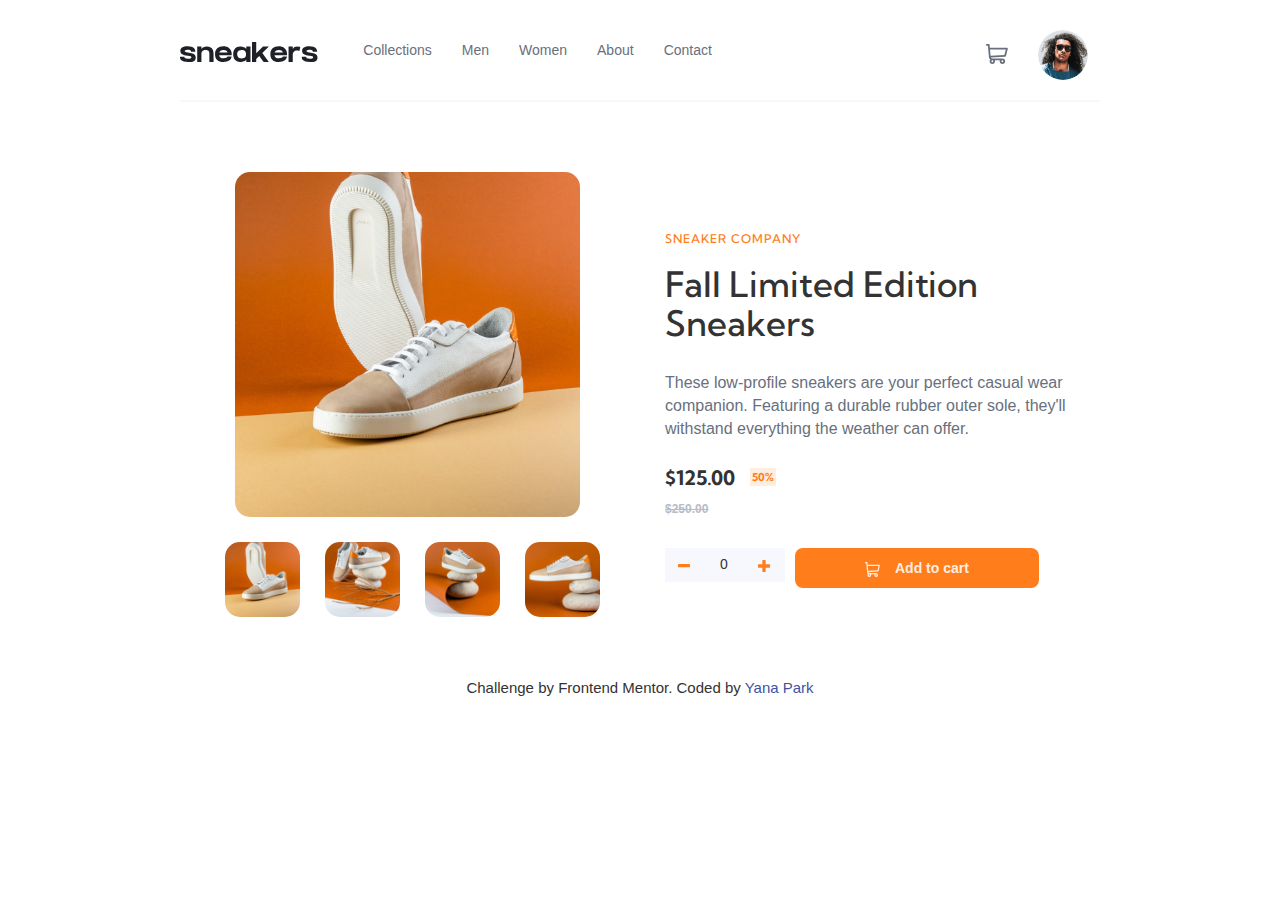
==== index.html @ a25922ef "Create borders around avatar and thumbnails, and add a change color of the border to orange on hover" ====
<!DOCTYPE html>
<html lang="en">

<head>
    <meta charset="UTF-8">
    <meta name="viewport" content="width=device-width, initial-scale=1.0">
    <!-- displays site properly based on user's device -->

    <link rel="icon" type="image/png" sizes="32x32" href="./images/favicon-32x32.png">

    <title>Frontend Mentor | E-commerce product page</title>

    <link rel="stylesheet" href="Project_3.css">
    

    <link rel="preconnect" href="https://fonts.googleapis.com">
    <link rel="preconnect" href="https://fonts.gstatic.com" crossorigin>
    <link href="https://fonts.googleapis.com/css2?family=Kumbh+Sans:wght@700&display=swap" rel="stylesheet">

    <link rel="stylesheet" href="https://maxcdn.bootstrapcdn.com/bootstrap/3.4.1/css/bootstrap.min.css">
    <script src="https://ajax.googleapis.com/ajax/libs/jquery/3.6.4/jquery.min.js"></script>
    <script src="https://maxcdn.bootstrapcdn.com/bootstrap/3.4.1/js/bootstrap.min.js"></script>
</head>

<body>
    <div class="container" id="body">

        <!--Header-->
        <div class="row" id="header">

            <div class="col-sm-2" id="col-sm-2-logo" href="#">
                <img id="logo" src=".\images\logo.svg" alt="Logo">
            </div>

            <div class="col-sm-8">
                <ul class="nav">
                    <li class="nav-item">
                        <a class="nav-link" href="#">Collections</a>
                    </li>
                    <li class="nav-item">
                        <a class="nav-link" href="#">Men</a>
                    </li>
                    <li class="nav-item">
                        <a class="nav-link" href="#">Women</a>
                    </li>
                    <li class="nav-item">
                        <a class="nav-link" href="#">About</a>
                    </li>
                    <li class="nav-item">
                        <a class="nav-link" href="#">Contact</a>
                    </li>
                </ul>
            </div>

            <div class="col-sm-1">
                <img id="cart" src=".\images\icon-cart.svg" alt="Cart">
            </div>

            <div class="col-sm-1">
                <img id="avatar" src=".\images\image-avatar.png" alt="Avatar">
            </div>
        </div>

        <!--Body-->
        <!--Main picture of produnct-->
        <div class="col-sm-6" href="#"><img id="product1" src=".\images\image-product-1.jpg" alt="Product 1 image">

            <!--Thumbnails. https://www.w3schools.com/howto/howto_js_tab_img_gallery.asp-->
            <div class="row" id="thumbnail">
                <div class="column">
                    <img src=".\images\image-product-1-thumbnail.jpg" alt="Product image 1 thumbnail">
                </div>
                <div class="column">
                    <img src=".\images\image-product-2-thumbnail.jpg" alt="Product image 2 thumbnail">
                </div>
                <div class="column">
                    <img src=".\images\image-product-3-thumbnail.jpg" alt="Product image 3 thumbnail">
                </div>
                <div class="column">
                    <img src=".\images\image-product-4-thumbnail.jpg" alt="Product image 4 thumbnail">
                </div>
            </div>
        </div>
        <div class="col-sm-6">
            <div class="text">

                <h5 id="snCompany">Sneaker Company</h5>

                <h2 id="productName">Fall Limited Edition <br> Sneakers</h2>

                <p id="description">These low-profile sneakers are your perfect casual wear companion. Featuring a
                    durable
                    rubber outer sole, they'll withstand everything the weather can offer.
                </p>
                <!--Formatted the text. Source used: https://css-tricks.com/forums/topic/howto-middle-align-small-text-next-to-large-text/-->
                <div id="newPrice"><span id="discountPrice">$125.00 </span><span id="halfPrice"> 50%</span>
                </div>
                <p id="oldPrice">$250.00</p>
                <div class="addCartbtns">
                    <div class="wrapper">

                        <button title="Minus" class="btn btn--minus" @click="changeCounter('-1')" type="button"
                            name="button">
                            <img src=".\images\icon-minus.svg" alt="" />
                        </button>
                        <input class="quantity" type="text" name="name" value="0" placeholder="0">
                        <button class="btn btn--plus" @click="changeCounter('1')" type="button" name="button">
                            <img src=".\images\icon-plus.svg" alt="Icon plus" />
                        </button>
                    </div>

                    <div class="add">
                        <button class="add-to-cart" type="button" name="button"><span id="span_cart"><img id=btn_cart
                                    src=".\images\icon-cart_lightcolor.svg" alt="Cart icon"></span><span>Add to
                                cart</span>
                        </button>
                    </div>
                </div>
            </div>

        </div>
    </div>

    <!--Footer-->
    <div class="row">

        <div class="col-sm-12">
            <div class="attribution">
                Challenge by
                <link a href="https://www.frontendmentor.io?ref=challenge" target="_blank">Frontend Mentor</a>.
                Coded by <a href="#">Yana Park</a>
            </div>
        </div>
    </div>
    <script src="Project_3.js"></script>
</body>

</html>
---- Project_3.css ----
.container{
    max-width: 1010px;
}
#header {
    display: block;
    border-bottom: 2px solid hsl(223, 64%, 98%);
    padding-left: 0px;
    padding-right: 0px;
    padding-top: 0px;
    margin-left: 30px;
    margin-right: 30px;
    margin-top: 30px;
    max-width: 1010px;
}
#col-sm-2-logo{
    padding-left: 0px;

}
#logo {
    padding-top: 12px;
    display: block;
}

ul {
    list-style-type: none;
    overflow: hidden;
    
}

li {
    float: left;
}

li a {
    display: block;
    color: hsl(219, 9%, 45%);
    text-align: left;
    padding-bottom: 30px;
    height: 70px;


}

li a:hover {
    color: #111;
    border-bottom: 4px solid hsl(26, 100%, 55%);
}

li a:visited {
    text-decoration: none;
}

li a:link {
    text-decoration: none;
}

li a:hover {
    background-color: none;
}
/*Didn't figure out*/
#cart {
    padding-top: 14px;
    padding-bottom: 10px;
    padding-right: 0px;
    padding-left: 24px;
}


#avatar {
    height: 50px;
    width: 50px;
    padding: 0px;
    border-radius: 50px;
    border: 3px solid none;
}
#avatar:hover{
    border-radius: 50px;
    border: 3px solid ;
    border-color: darkorange;
    /*Still didn't figure out*/
}
#product1{
    max-width: 75%;
    max-height: 75%;
    border-radius: 15px;
    margin-top: 70px;
    margin-left: 70px;
    margin-right: 70px;        
}
.column {
    float: left;
    max-width: 100px;
    max-height: 100px;
    padding-right: 25px;
    padding-top: 25px;
  }
.column img{
    max-width: 75px;
    max-height: 75px;
    border-radius: 15px;
    border: 3px solid none;
    
}
/*https://www.w3schools.com/howto/howto_js_tab_img_gallery.asp (hover effect)*/
.column img:hover {
    opacity: 0.5;
    border: 3px solid ;
    border-color: hsl(26, 100%, 55%);
    
  }
  
#thumbnail{
    margin-left: 60px;
    
}

.text{
    margin-top: 130px;
    width:420px;
    padding-left: 10px;
}
#snCompany{
    text-transform: uppercase;
    color:hsl(26, 100%, 55%);
    letter-spacing:1px;
    font-family: 'Kumbh Sans', sans-serif;
    font-size: 12px;
}
#productName{
    font-family: 'Kumbh Sans', sans-serif;
    font-size: 35px;
    margin-bottom: 30px;
}

#description{
    font-family: sans-serif;
    font-size: 16px;    
    color: hsl(219, 9%, 45%);
}

#newPrice {
    font-family: 'Kumbh Sans', sans-serif;
    height: 50px;
    line-height: 50px;
}
#discountPrice{
    font-weight: 700;
    font-size: 20px;
    vertical-align: middle;
}
#halfPrice{
    font-size: 11px; 
    font-weight: 700;
    color: hsl(26, 100%, 55%);
    background-color: hsl(25, 100%, 94%);
    margin-left: 10px;
    padding:2px;
    }
#oldPrice{
    text-decoration:line-through;
    color:hsl(220, 14%, 75%);
    font-size: 12px;
    font-weight: bold;
}

.addCartbtns  {
    margin-top: 30px;
    vertical-align: center;
    /*Still couldn't figure out*/
}
.quantity{
    width: 34px;
    border: none;
    text-align: center;
    background-color:hsl(223, 64%, 98%);
}
.wrapper{
    width: 120px;
    margin-right: 10px;
    border: none;
    background-color:hsl(223, 64%, 98%);
    float: left;    
}

.btn--minus{
    background-color:hsl(223, 64%, 98%);
}

.btn--plus{
    background-color:hsl(223, 64%, 98%);
}
.add{
    float: left;
}

#btn_cart{
    height: 15px;
    width: 15px;
}
#span_cart{
    padding-right: 15px;
}

.add-to-cart{
    color: hsl(25, 100%, 94%);
    font-weight: bold;
    border: none;
    padding-top: 10px;
    padding-bottom: 10px;
    padding-left:70px;
    padding-right: 70px;
    background-color: hsl(26, 100%, 55%);
    border-radius: 8px;
   }

.attribution {
    font-size: 15px;
    text-align: center;
    padding-top: 60px;
}

.attribution a {
    color: hsl(228, 45%, 44%);
}
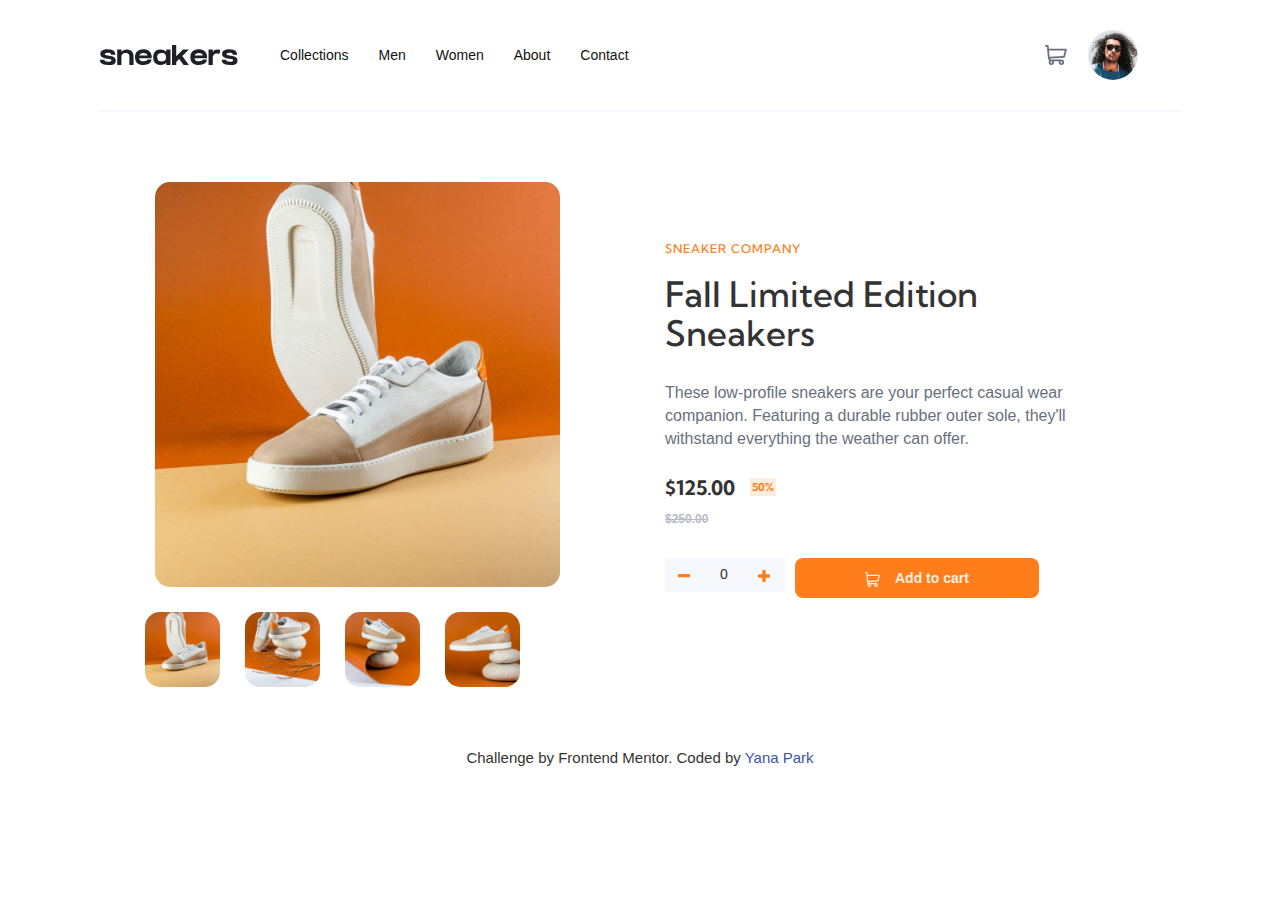
==== commit feb99b88: "Change layout of the header to col-2, col-9 col-1, put cart and avatar in col-1. Change max size of " ====
--- a/index.html
+++ b/index.html
@@ -10,7 +10,7 @@
 
     <title>Frontend Mentor | E-commerce product page</title>
 
-    <link rel="stylesheet" href="Project_3.css">
+    
     
 
     <link rel="preconnect" href="https://fonts.googleapis.com">
@@ -20,6 +20,8 @@
     <link rel="stylesheet" href="https://maxcdn.bootstrapcdn.com/bootstrap/3.4.1/css/bootstrap.min.css">
     <script src="https://ajax.googleapis.com/ajax/libs/jquery/3.6.4/jquery.min.js"></script>
     <script src="https://maxcdn.bootstrapcdn.com/bootstrap/3.4.1/js/bootstrap.min.js"></script>
+    
+    <link rel="stylesheet" href="Project_3.css">
 </head>
 
 <body>
@@ -32,10 +34,10 @@
                 <img id="logo" src=".\images\logo.svg" alt="Logo">
             </div>
 
-            <div class="col-sm-8">
+            <div class="col-sm-9">
                 <ul class="nav">
                     <li class="nav-item">
-                        <a class="nav-link" href="#">Collections</a>
+                        <a class="nav-link" id="nav-link-coll" href="#">Collections</a>
                     </li>
                     <li class="nav-item">
                         <a class="nav-link" href="#">Men</a>
@@ -53,11 +55,10 @@
             </div>
 
             <div class="col-sm-1">
+            <div id="cartAvatar">
                 <img id="cart" src=".\images\icon-cart.svg" alt="Cart">
+                <img id="avatar" src=".\images\image-avatar.png" alt="Avatar">
             </div>
-
-            <div class="col-sm-1">
-                <img id="avatar" src=".\images\image-avatar.png" alt="Avatar">
             </div>
         </div>
 
--- a/Project_3.css
+++ b/Project_3.css
@@ -1,224 +1,240 @@
-.container{
-    max-width: 1010px;
-}
-#header {
-    display: block;
-    border-bottom: 2px solid hsl(223, 64%, 98%);
-    padding-left: 0px;
-    padding-right: 0px;
-    padding-top: 0px;
-    margin-left: 30px;
-    margin-right: 30px;
-    margin-top: 30px;
-    max-width: 1010px;
-}
-#col-sm-2-logo{
-    padding-left: 0px;
-
-}
-#logo {
-    padding-top: 12px;
-    display: block;
-}
-
-ul {
-    list-style-type: none;
-    overflow: hidden;
-    
-}
-
-li {
+/*@media only screen and (max-width: 375px) {
+    #product1{
+    max-width: 100%;
+    max-height: 100%;
+    border-radius: 15px;
+    margin-top: 70px;
+           
+}
+}
+
+@media only screen and (min-width: 376px) and (max-width: 800px) { 
+   #product1{
+    width: 100%;
+   }
+}*/
+
+/*@media only screen and (min-width: 801px) 
+{ 
+    body {
+         background-color: lightskyblue; 
+        } 
+    }*/
+
+
+
+    .container{
+        max-width: 1440px;
+    }
+    #header {
+        display: block;
+        border-bottom: 2px solid hsl(223, 64%, 98%);
+        margin-left: 30px;
+        margin-right: 30px;
+        margin-top: 30px;
+        max-width: 1440px;
+    }
+    .col-sm-2{
+        width: 150px;
+        margin-right: 30px;
+        padding-left: 0px !important;
+
+}
+    img#logo{
+        display: block;
+        padding-top: 15px;
+        padding-right: 12px;
+    
+       
+    }
+    .col-sm-9{
+        width: 750px ;
+        padding: 0px !important;
+    }
+    .col-sm-1{
+width: 140px;
+    }
+   li a{
     float: left;
-}
-
-li a {
-    display: block;
-    color: hsl(219, 9%, 45%);
-    text-align: left;
-    padding-bottom: 30px;
-    height: 70px;
-
-
-}
-
-li a:hover {
-    color: #111;
-    border-bottom: 4px solid hsl(26, 100%, 55%);
-}
-
-li a:visited {
-    text-decoration: none;
-}
-
-li a:link {
-    text-decoration: none;
-}
-
-li a:hover {
-    background-color: none;
-}
-/*Didn't figure out*/
-#cart {
-    padding-top: 14px;
-    padding-bottom: 10px;
-    padding-right: 0px;
-    padding-left: 24px;
-}
-
-
-#avatar {
+    height: 80px;
+    }
+    li a {
+        color: #111;
+        background-color: white !important;
+    }
+
+    a.nav-link{
+        display: block;
+        padding-top: 15px !important;
+        padding-right: 15px;
+        padding-bottom: 0px !important;
+        border-bottom: 4px solid white;
+         }
+
+a.nav-link:hover{
+        display: block;
+        border-bottom: 4px solid hsl(26, 100%, 55%);
+    }
+
+    #nav-link-coll{
+    padding-left: 0px !important;
+    }
+
+    #cartAvatar
+    {
+        float: left;
+    }
+    
+   #avatar {
     height: 50px;
     width: 50px;
     padding: 0px;
     border-radius: 50px;
     border: 3px solid none;
 }
-#avatar:hover{
-    border-radius: 50px;
-    border: 3px solid ;
-    border-color: darkorange;
-    /*Still didn't figure out*/
-}
-#product1{
-    max-width: 75%;
-    max-height: 75%;
-    border-radius: 15px;
-    margin-top: 70px;
-    margin-left: 70px;
-    margin-right: 70px;        
-}
-.column {
-    float: left;
-    max-width: 100px;
-    max-height: 100px;
-    padding-right: 25px;
-    padding-top: 25px;
-  }
-.column img{
-    max-width: 75px;
-    max-height: 75px;
-    border-radius: 15px;
-    border: 3px solid none;
-    
-}
-/*https://www.w3schools.com/howto/howto_js_tab_img_gallery.asp (hover effect)*/
-.column img:hover {
-    opacity: 0.5;
-    border: 3px solid ;
-    border-color: hsl(26, 100%, 55%);
-    
-  }
-  
-#thumbnail{
-    margin-left: 60px;
-    
-}
-
-.text{
-    margin-top: 130px;
-    width:420px;
-    padding-left: 10px;
-}
-#snCompany{
-    text-transform: uppercase;
-    color:hsl(26, 100%, 55%);
-    letter-spacing:1px;
-    font-family: 'Kumbh Sans', sans-serif;
-    font-size: 12px;
-}
-#productName{
-    font-family: 'Kumbh Sans', sans-serif;
-    font-size: 35px;
-    margin-bottom: 30px;
-}
-
-#description{
-    font-family: sans-serif;
-    font-size: 16px;    
-    color: hsl(219, 9%, 45%);
-}
-
-#newPrice {
-    font-family: 'Kumbh Sans', sans-serif;
-    height: 50px;
-    line-height: 50px;
-}
-#discountPrice{
-    font-weight: 700;
-    font-size: 20px;
-    vertical-align: middle;
-}
-#halfPrice{
-    font-size: 11px; 
-    font-weight: 700;
-    color: hsl(26, 100%, 55%);
-    background-color: hsl(25, 100%, 94%);
-    margin-left: 10px;
-    padding:2px;
-    }
-#oldPrice{
-    text-decoration:line-through;
-    color:hsl(220, 14%, 75%);
-    font-size: 12px;
-    font-weight: bold;
-}
-
-.addCartbtns  {
-    margin-top: 30px;
-    vertical-align: center;
-    /*Still couldn't figure out*/
-}
-.quantity{
-    width: 34px;
-    border: none;
-    text-align: center;
-    background-color:hsl(223, 64%, 98%);
-}
-.wrapper{
-    width: 120px;
-    margin-right: 10px;
-    border: none;
-    background-color:hsl(223, 64%, 98%);
-    float: left;    
-}
-
-.btn--minus{
-    background-color:hsl(223, 64%, 98%);
-}
-
-.btn--plus{
-    background-color:hsl(223, 64%, 98%);
-}
-.add{
-    float: left;
-}
-
-#btn_cart{
-    height: 15px;
-    width: 15px;
-}
-#span_cart{
-    padding-right: 15px;
-}
-
-.add-to-cart{
-    color: hsl(25, 100%, 94%);
-    font-weight: bold;
-    border: none;
-    padding-top: 10px;
-    padding-bottom: 10px;
-    padding-left:70px;
-    padding-right: 70px;
-    background-color: hsl(26, 100%, 55%);
-    border-radius: 8px;
-   }
-
-.attribution {
-    font-size: 15px;
-    text-align: center;
-    padding-top: 60px;
-}
-
-.attribution a {
-    color: hsl(228, 45%, 44%);
-}+#cart {
+    padding-right: 17px;
+}
+    #product1{
+        max-width: 75%;
+        max-height: 75%;
+        border-radius: 15px;
+        margin-top: 70px;
+        margin-left: 70px;
+        margin-right: 70px;        
+    }
+    .column {
+        float: left;
+        max-width: 100px;
+        max-height: 100px;
+        padding-right: 25px;
+        padding-top: 25px;
+      }
+    .column img{
+        max-width: 75px;
+        max-height: 75px;
+        border-radius: 15px;
+        border: 3px solid none;
+        
+    }
+    /*https://www.w3schools.com/howto/howto_js_tab_img_gallery.asp (hover effect)*/
+    .column img:hover {
+        opacity: 0.5;
+        border: 3px solid ;
+        border-color: hsl(26, 100%, 55%);
+        
+      }
+      
+    #thumbnail{
+        margin-left: 60px;
+        
+    }
+    
+    .text{
+        margin-top: 130px;
+        width:420px;
+        padding-left: 10px;
+    }
+    #snCompany{
+        text-transform: uppercase;
+        color:hsl(26, 100%, 55%);
+        letter-spacing:1px;
+        font-family: 'Kumbh Sans', sans-serif;
+        font-size: 12px;
+    }
+    #productName{
+        font-family: 'Kumbh Sans', sans-serif;
+        font-size: 35px;
+        margin-bottom: 30px;
+    }
+    
+    #description{
+        font-family: sans-serif;
+        font-size: 16px;    
+        color: hsl(219, 9%, 45%);
+    }
+    
+    #newPrice {
+        font-family: 'Kumbh Sans', sans-serif;
+        height: 50px;
+        line-height: 50px;
+    }
+    #discountPrice{
+        font-weight: 700;
+        font-size: 20px;
+        vertical-align: middle;
+    }
+    #halfPrice{
+        font-size: 11px; 
+        font-weight: 700;
+        color: hsl(26, 100%, 55%);
+        background-color: hsl(25, 100%, 94%);
+        margin-left: 10px;
+        padding:2px;
+        }
+    #oldPrice{
+        text-decoration:line-through;
+        color:hsl(220, 14%, 75%);
+        font-size: 12px;
+        font-weight: bold;
+    }
+    
+    .addCartbtns  {
+        margin-top: 30px;
+        vertical-align: center;
+        /*Still couldn't figure out*/
+    }
+    .quantity{
+        width: 34px;
+        border: none;
+        text-align: center;
+        background-color:hsl(223, 64%, 98%);
+    }
+    .wrapper{
+        width: 120px;
+        margin-right: 10px;
+        border: none;
+        background-color:hsl(223, 64%, 98%);
+        float: left;    
+    }
+    
+    .btn--minus{
+        background-color:hsl(223, 64%, 98%);
+    }
+    
+    .btn--plus{
+        background-color:hsl(223, 64%, 98%);
+    }
+    .add{
+        float: left;
+    }
+    
+    #btn_cart{
+        height: 15px;
+        width: 15px;
+    }
+    #span_cart{
+        padding-right: 15px;
+    }
+    
+    .add-to-cart{
+        color: hsl(25, 100%, 94%);
+        font-weight: bold;
+        border: none;
+        padding-top: 10px;
+        padding-bottom: 10px;
+        padding-left:70px;
+        padding-right: 70px;
+        background-color: hsl(26, 100%, 55%);
+        border-radius: 8px;
+       }
+    
+    .attribution {
+        font-size: 15px;
+        text-align: center;
+        padding-top: 60px;
+    }
+    
+    .attribution a {
+        color: hsl(228, 45%, 44%);
+    }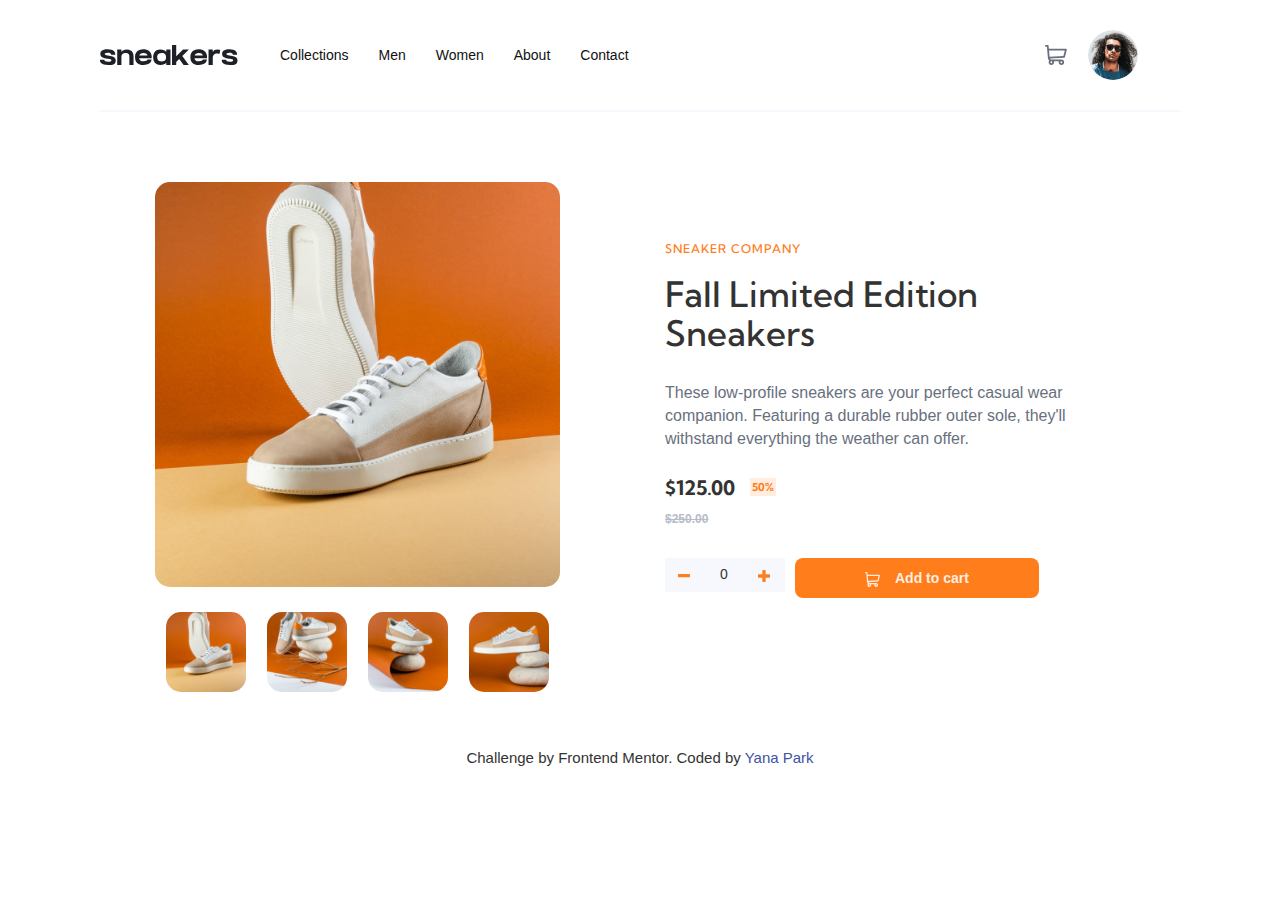
==== commit 473d2416: "Add image of product in <div>. Add flex-property to thumbnail column. Change padding of .column." ====
--- a/index.html
+++ b/index.html
@@ -64,7 +64,10 @@
 
         <!--Body-->
         <!--Main picture of produnct-->
-        <div class="col-sm-6" href="#"><img id="product1" src=".\images\image-product-1.jpg" alt="Product 1 image">
+        <div class="col-sm-6" href="#">
+            <div>
+                <img id="product1" src=".\images\image-product-1.jpg" alt="Product 1 image">
+            </div>
 
             <!--Thumbnails. https://www.w3schools.com/howto/howto_js_tab_img_gallery.asp-->
             <div class="row" id="thumbnail">
--- a/Project_3.css
+++ b/Project_3.css
@@ -96,6 +96,8 @@
     padding-right: 17px;
 }
     #product1{
+        display: flex;
+        flex: auto;
         max-width: 75%;
         max-height: 75%;
         border-radius: 15px;
@@ -104,18 +106,26 @@
         margin-right: 70px;        
     }
     .column {
-        float: left;
-        max-width: 100px;
-        max-height: 100px;
-        padding-right: 25px;
+       
+        width: 100px;
+        height: 100px;
         padding-top: 25px;
+        padding-left: 10px;
+        padding-right: 10px;
+        display:flex;
+        flex:50%;
+        justify-content: center;
+        
+        
       }
     .column img{
-        max-width: 75px;
-        max-height: 75px;
+        width: 80px;
+        height: 80px;
         border-radius: 15px;
         border: 3px solid none;
         
+        
+                
     }
     /*https://www.w3schools.com/howto/howto_js_tab_img_gallery.asp (hover effect)*/
     .column img:hover {
@@ -126,7 +136,12 @@
       }
       
     #thumbnail{
-        margin-left: 60px;
+        display:flex;
+        width: 405px;
+        margin-left: 70px;
+        margin-right: 70px;
+        justify-items: center;
+        
         
     }
     
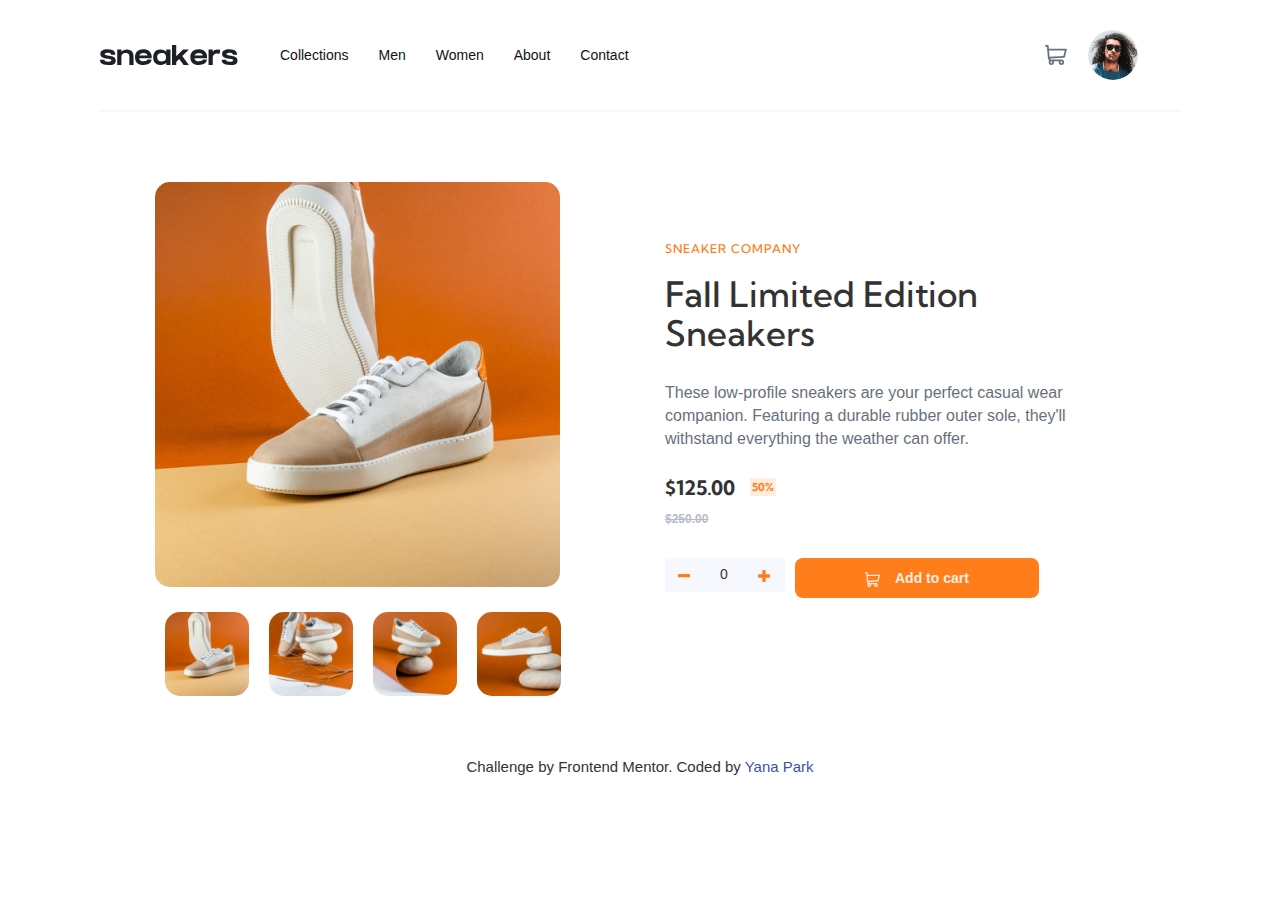
==== commit 4b0db062: "." ====
--- a/index.html
+++ b/index.html
@@ -63,7 +63,7 @@
         </div>
 
         <!--Body-->
-        <!--Main picture of produnct-->
+        <!--Main picture of product-->
         <div class="col-sm-6" href="#">
             <div>
                 <img id="product1" src=".\images\image-product-1.jpg" alt="Product 1 image">
--- a/Project_3.css
+++ b/Project_3.css
@@ -96,8 +96,6 @@
     padding-right: 17px;
 }
     #product1{
-        display: flex;
-        flex: auto;
         max-width: 75%;
         max-height: 75%;
         border-radius: 15px;
@@ -107,20 +105,18 @@
     }
     .column {
        
-        width: 100px;
-        height: 100px;
+        max-width: 100%;
+        max-height: 100%;
         padding-top: 25px;
         padding-left: 10px;
         padding-right: 10px;
-        display:flex;
-        flex:50%;
-        justify-content: center;
         
         
       }
     .column img{
-        width: 80px;
-        height: 80px;
+       
+        max-width: 100%;
+        max-height: 100%;
         border-radius: 15px;
         border: 3px solid none;
         
@@ -137,7 +133,8 @@
       
     #thumbnail{
         display:flex;
-        width: 405px;
+        flex:50%;
+        width: 77%;
         margin-left: 70px;
         margin-right: 70px;
         justify-items: center;
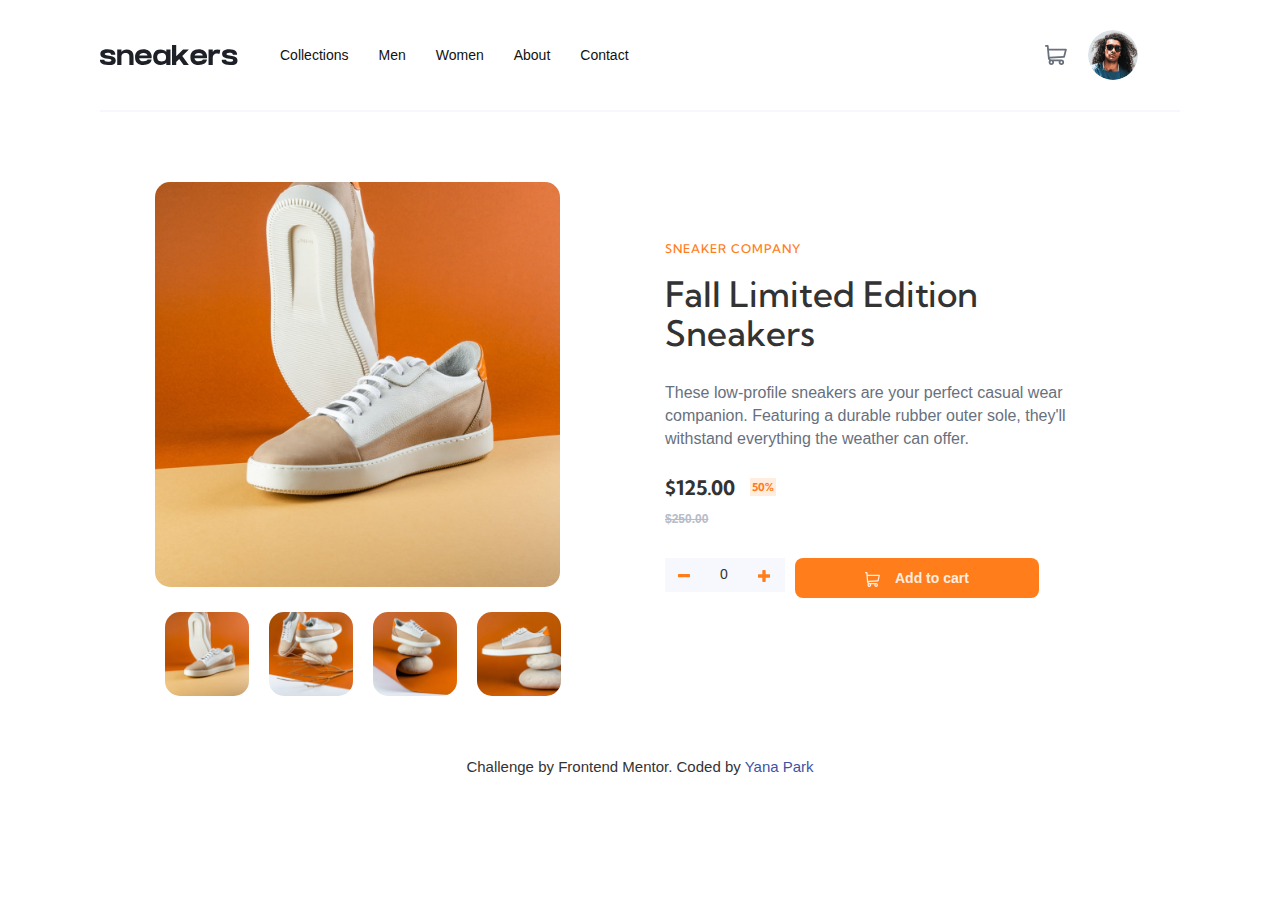
==== commit 2bdfc147: "Paste code of tablet version." ====
--- a/index.html
+++ b/index.html
@@ -34,6 +34,7 @@
                 <img id="logo" src=".\images\logo.svg" alt="Logo">
             </div>
 
+            <!--Menu-->
             <div class="col-sm-9">
                 <ul class="nav">
                     <li class="nav-item">
--- a/Project_3.css
+++ b/Project_3.css
@@ -1,23 +1,17 @@
 /*@media only screen and (max-width: 375px) {
-    #product1{
-    max-width: 100%;
-    max-height: 100%;
-    border-radius: 15px;
-    margin-top: 70px;
+   
            
 }
 }
 
 @media only screen and (min-width: 376px) and (max-width: 800px) { 
-   #product1{
-    width: 100%;
+ 
    }
 }*/
 
 /*@media only screen and (min-width: 801px) 
 { 
-    body {
-         background-color: lightskyblue; 
+   
         } 
     }*/
 
@@ -71,7 +65,7 @@
         border-bottom: 4px solid white;
          }
 
-a.nav-link:hover{
+    a.nav-link:hover{
         display: block;
         border-bottom: 4px solid hsl(26, 100%, 55%);
     }
@@ -95,6 +89,10 @@
 #cart {
     padding-right: 17px;
 }
+
+/*Product description*/
+
+/*Gallery*/
     #product1{
         max-width: 75%;
         max-height: 75%;
@@ -142,6 +140,8 @@
         
     }
     
+
+    /*Description*/
     .text{
         margin-top: 130px;
         width:420px;
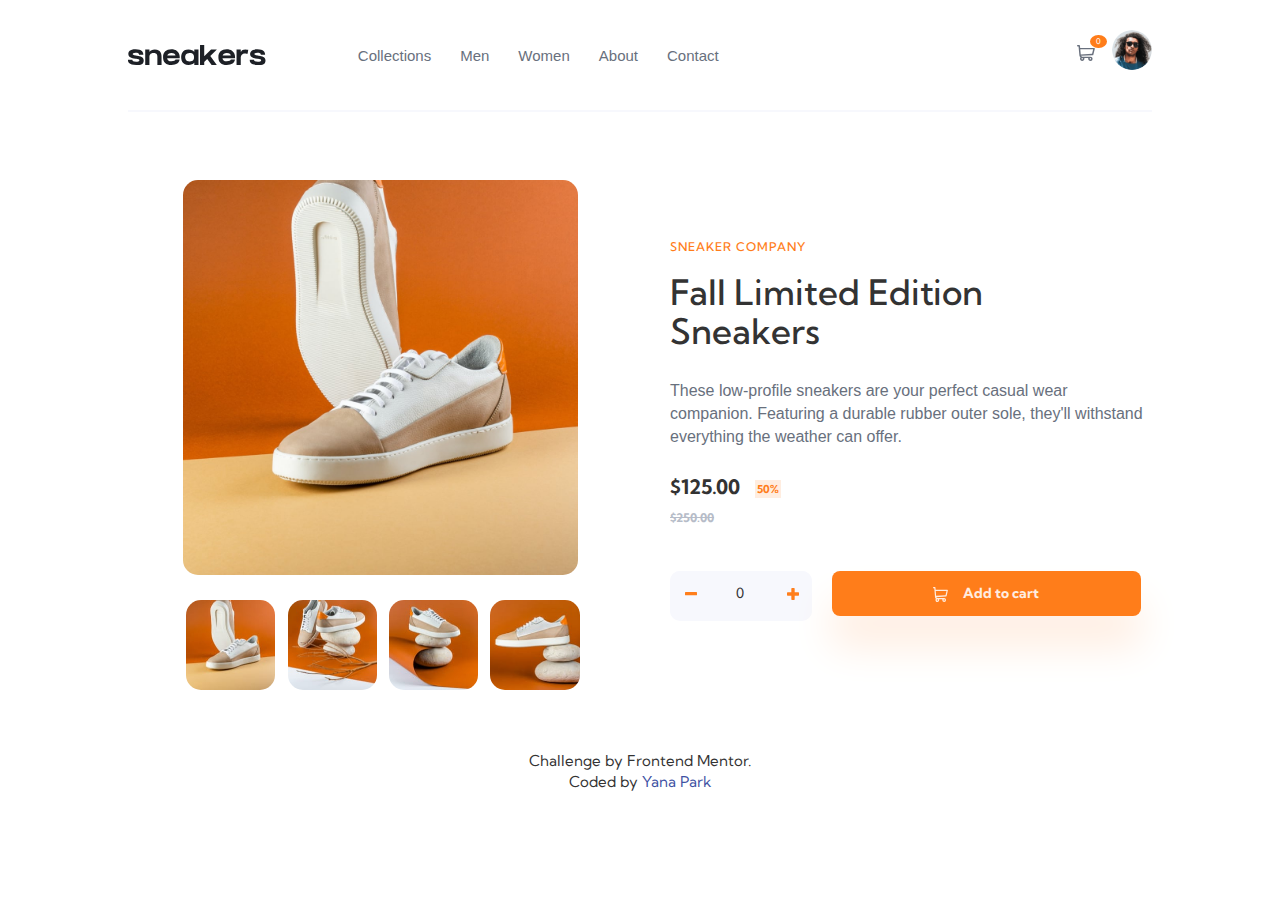
==== commit 7ec4fbc7: "Renamed Project_3Mob.css to Project_3.css, Project_3Mob.js to Project_3.js and indexMob.html to inde" ====
--- a/index.html
+++ b/index.html
@@ -9,10 +9,6 @@
     <link rel="icon" type="image/png" sizes="32x32" href="./images/favicon-32x32.png">
 
     <title>Frontend Mentor | E-commerce product page</title>
-
-    
-    
-
     <link rel="preconnect" href="https://fonts.googleapis.com">
     <link rel="preconnect" href="https://fonts.gstatic.com" crossorigin>
     <link href="https://fonts.googleapis.com/css2?family=Kumbh+Sans:wght@700&display=swap" rel="stylesheet">
@@ -20,124 +16,386 @@
     <link rel="stylesheet" href="https://maxcdn.bootstrapcdn.com/bootstrap/3.4.1/css/bootstrap.min.css">
     <script src="https://ajax.googleapis.com/ajax/libs/jquery/3.6.4/jquery.min.js"></script>
     <script src="https://maxcdn.bootstrapcdn.com/bootstrap/3.4.1/js/bootstrap.min.js"></script>
-    
-    <link rel="stylesheet" href="Project_3.css">
+
+    <link rel="stylesheet" href="Project_3Mob.css">
 </head>
 
 <body>
+
+<!--------------------------------------------Mobile and tab  versions----------------------------------------------------------------------------->
     <div class="container" id="body">
 
-        <!--Header-->
-        <div class="row" id="header">
-
-            <div class="col-sm-2" id="col-sm-2-logo" href="#">
-                <img id="logo" src=".\images\logo.svg" alt="Logo">
-            </div>
-
-            <!--Menu-->
-            <div class="col-sm-9">
-                <ul class="nav">
-                    <li class="nav-item">
-                        <a class="nav-link" id="nav-link-coll" href="#">Collections</a>
-                    </li>
-                    <li class="nav-item">
-                        <a class="nav-link" href="#">Men</a>
-                    </li>
-                    <li class="nav-item">
-                        <a class="nav-link" href="#">Women</a>
-                    </li>
-                    <li class="nav-item">
-                        <a class="nav-link" href="#">About</a>
-                    </li>
-                    <li class="nav-item">
-                        <a class="nav-link" href="#">Contact</a>
-                    </li>
-                </ul>
-            </div>
-
-            <div class="col-sm-1">
-            <div id="cartAvatar">
-                <img id="cart" src=".\images\icon-cart.svg" alt="Cart">
-                <img id="avatar" src=".\images\image-avatar.png" alt="Avatar">
-            </div>
+
+<!-----------------------------------------------Header--------------------------------->
+        <div class="mobile">
+            <div class="row" id="header">
+
+                <div class="col-sm-3" id="col-sm-3-logo" href="#">
+
+        <!--------------------------Hamburger Icon------------------------>
+                    <div class="hamb">
+                        <span id="hamb" onclick="openNav()"><img src=".\images\icon-menu.svg" alt="icon menu"></span>
+                    </div>
+
+                    <!--Logo-->
+                    <div class="logo">
+                        <img id="logo" src=".\images\logo.svg" alt="Logo">
+                    </div>
+                </div>
+
+                <!--Menu-->
+                <div class="col-sm-6" id="col-sm-6-sidenav">
+                    <div id="mySidenav" class="sidenav">
+                        <a href="javascript:void(0)" class="closebtn" onclick="closeNav()"><img
+                                src=".\images\icon-close.svg" alt="icon close"></a>
+                        <a href="#">Collections</a>
+                        <a href="#">Men</a>
+                        <a href="#">Women</a>
+                        <a href="#">About</a>
+                        <a href="#">Contact</a>
+                    </div>
+                </div>
+
+
+
+                <!--Cart Window-->
+
+                <div class="col-sm-2" id="col-sm-2-cartWindow">
+                    <div id="cartWindow" class="cartWindow">
+                        <p>Cart</p>
+                        <hr>
+
+                        <p class="empty">Your cart is empty</p>
+                        <div class="add">
+                            <button class="add-to-cart" id="add-to-cartWindow" type="button"
+                                name="button"><span>Checkout</span>
+                            </button>
+                        </div>
+                    </div>
+                </div>
+
+                <!--Cart and Avatar-->
+                <div class="col-sm-1-cartAvatar">
+                    <div id="cartAvatar">
+
+                        <!--Cart with quantity space above-->
+                        <div id="cartQuantity">
+                            <a href="javascript:void(0)" class="openCloseCart" onclick="openCloseWindow()">
+                                <img id="cart" src=".\images\icon-cart.svg" alt="Cart"></a>
+                            <span class="quantityInCart">0</span>
+                        </div>
+                        <!--Avatar-->
+                        <div><a href="javascript:void(0)" onclick="changeBorderColor()"><img id="avatar"
+                                    src=".\images\image-avatar.png" alt="Avatar"></a>
+                        </div>
+                    </div>
+                </div>
+            </div>
+
+
+<!--------------------------------------Body-------------------------------------------------------------------------->
+
+<!---------------------Mobile version------------------------------------------------------------------------------------------>
+<!---------------------------------Main picture of product------------------------------------------------------------>
+
+            <div>
+                <div class="col-sm-6" id="productDescrMob" href="#">
+
+
+<!-----------------------------------Thumbnails------------------------------------------------------------------------------->
+<!--How to create a gallery for mobile version
+                        https://www.w3schools.com/howto/howto_js_slideshow.asp-->
+
+                    <div class="row" id="thumbnail">
+                        <div class="slides">
+
+                            <img class="column" src=".\images\image-product-1.jpg" alt="Product image 1">
+                        </div>
+                        <div class="slides">
+                            <img class="column" src=".\images\image-product-2.jpg" alt="Product image 2">
+                        </div>
+                        <div class="slides">
+                            <img class="column" src=".\images\image-product-3.jpg" alt="Product image 3">
+                        </div>
+                        <div class="slides">
+                            <img class="column" src=".\images\image-product-4.jpg" alt="Product image 4">
+                        </div>
+
+<!-------------------------------------Next and previous buttons---------------------------------->
+                        <div id="slidesBtns">
+                            <a class="prev" onclick="plusSlides(-1)"><img src=".\images\icon-previous.svg"
+                                    alt="Previous"></a>
+                            <a class="next" onclick="plusSlides(1)"><img src=".\images\icon-next.svg" alt="Next"></a>
+                        </div>
+                    </div>
+                    <br>
+                </div>
+            </div>
+
+
+<!-----------------------------Tablet Version--------------------------------------------------->
+          <!--Picture of product and thumbnails-->
+
+            <div class="col-sm-12" id="productDescrTab" href="#">
+                <div>
+                    <img id="product1" src=".\images\image-product-1.jpg" alt="Product 1 image">
+                </div>
+
+<!-------------------------------Thumbnails-------------------------------------------->
+<!-- How to create thumbnails https://www.w3schools.com/howto/howto_js_tab_img_gallery.asp-->
+
+                <div class="row" id="thumbnail">
+                    <div class="column">
+                        <img src=".\images\image-product-1-thumbnail.jpg" alt="Product image 1 thumbnail">
+                    </div>
+                    <div class="column">
+                        <img src=".\images\image-product-2-thumbnail.jpg" alt="Product image 2 thumbnail">
+                    </div>
+                    <div class="column">
+                        <img src=".\images\image-product-3-thumbnail.jpg" alt="Product image 3 thumbnail">
+                    </div>
+                    <div class="column">
+                        <img src=".\images\image-product-4-thumbnail.jpg" alt="Product image 4 thumbnail">
+                    </div>
+                </div>
+            </div>
+
+
+<!----------------------------------Product Description------------------------------------------->
+            <div class="row"></div>
+            <div class="col-sm-12" id="textTab">
+                <div class="text">
+
+                    <h5 id="snCompany">Sneaker Company</h5>
+
+                    <h2 id="productName">Fall Limited Edition <br> Sneakers</h2>
+
+                    <p id="description">These low-profile sneakers are your perfect casual wear companion. Featuring a
+                        durable
+                        rubber outer sole, they'll withstand everything the weather can offer.
+                    </p>
+                </div>
+
+
+
+<!---------------------------------------------Price------------------------------------------->
+<!-----------------Formatted the text. Source used: https://css-tricks.com/forums/topic/howto-middle-align-small-text-next-to-large-text/-->
+
+<div class="price">
+                <div class="newPrice"><span id="newPrice">$125.00 </span><span id="halfPricePercentage"> 50%</span>
+                </div>
+                <div id="oldPrice">
+                    <span>$250.00</span>
+                </div>
+            </div>
+
+<!---------------------------Quantity buttons-------------------------------------------------->
+
+                <div class="wrapper">
+
+                    <button title="Minus" class="btn btn--minus" @click="changeCounter('-1')" type="button"
+                        name="button">
+                        <img src=".\images\icon-minus.svg" alt="" />
+                    </button>
+                    <input class="quantity" type="text" name="name" value="0" placeholder="0">
+                    <button class="btn btn--plus" @click="changeCounter('1')" type="button" name="button">
+                        <img src=".\images\icon-plus.svg" alt="Icon plus" />
+                    </button>
+                </div>
+
+
+<!---------------------------Button to add product in the cart--------------------------------------->
+
+                <div class="add">
+                    <button class="add-to-cart" type="button" name="button"><span id="span_cart"><img id=btn_cart
+                                src=".\images\icon-cart_lightcolor.svg" alt="Cart icon"></span><span>Add to
+                            cart</span>
+                    </button>
+                </div>
+            </div>
+
+
+
+<!--------------------------------------Footer---------------------------------------------------->
+<div class="row"></div>           
+<div class="col-sm-12" id="col-sm-12-footerTab">
+                <div class="attribution">
+                    Challenge by
+                    <link a href="https://www.frontendmentor.io?ref=challenge" target="_blank">Frontend Mentor.</a><br>
+                    Coded by <a href="#">Yana Park</a>
+                </div>
             </div>
         </div>
 
-        <!--Body-->
-        <!--Main picture of product-->
-        <div class="col-sm-6" href="#">
-            <div>
-                <img id="product1" src=".\images\image-product-1.jpg" alt="Product 1 image">
-            </div>
-
-            <!--Thumbnails. https://www.w3schools.com/howto/howto_js_tab_img_gallery.asp-->
-            <div class="row" id="thumbnail">
-                <div class="column">
-                    <img src=".\images\image-product-1-thumbnail.jpg" alt="Product image 1 thumbnail">
-                </div>
-                <div class="column">
-                    <img src=".\images\image-product-2-thumbnail.jpg" alt="Product image 2 thumbnail">
-                </div>
-                <div class="column">
-                    <img src=".\images\image-product-3-thumbnail.jpg" alt="Product image 3 thumbnail">
-                </div>
-                <div class="column">
-                    <img src=".\images\image-product-4-thumbnail.jpg" alt="Product image 4 thumbnail">
-                </div>
-            </div>
-        </div>
-        <div class="col-sm-6">
-            <div class="text">
-
-                <h5 id="snCompany">Sneaker Company</h5>
-
-                <h2 id="productName">Fall Limited Edition <br> Sneakers</h2>
-
-                <p id="description">These low-profile sneakers are your perfect casual wear companion. Featuring a
-                    durable
-                    rubber outer sole, they'll withstand everything the weather can offer.
-                </p>
-                <!--Formatted the text. Source used: https://css-tricks.com/forums/topic/howto-middle-align-small-text-next-to-large-text/-->
-                <div id="newPrice"><span id="discountPrice">$125.00 </span><span id="halfPrice"> 50%</span>
-                </div>
-                <p id="oldPrice">$250.00</p>
-                <div class="addCartbtns">
-                    <div class="wrapper">
-
-                        <button title="Minus" class="btn btn--minus" @click="changeCounter('-1')" type="button"
-                            name="button">
-                            <img src=".\images\icon-minus.svg" alt="" />
-                        </button>
-                        <input class="quantity" type="text" name="name" value="0" placeholder="0">
-                        <button class="btn btn--plus" @click="changeCounter('1')" type="button" name="button">
-                            <img src=".\images\icon-plus.svg" alt="Icon plus" />
-                        </button>
-                    </div>
-
-                    <div class="add">
-                        <button class="add-to-cart" type="button" name="button"><span id="span_cart"><img id=btn_cart
-                                    src=".\images\icon-cart_lightcolor.svg" alt="Cart icon"></span><span>Add to
-                                cart</span>
-                        </button>
-                    </div>
-                </div>
-            </div>
-
-        </div>
-    </div>
-
-    <!--Footer-->
-    <div class="row">
-
-        <div class="col-sm-12">
-            <div class="attribution">
-                Challenge by
-                <link a href="https://www.frontendmentor.io?ref=challenge" target="_blank">Frontend Mentor</a>.
-                Coded by <a href="#">Yana Park</a>
-            </div>
-        </div>
-    </div>
-    <script src="Project_3.js"></script>
+
+        <!----------------------------------------------------Desktop version------------------------------------------------------------------------>
+
+        <div class="container" id="bodyDesktop">
+            <!--Header-->
+            <div class="row" id="header">
+
+                <div class="col-sm-2" id="col-sm-2-logo" href="#">
+                    <img id="logo" src=".\images\logo.svg" alt="Logo">
+                </div>
+
+                <!--Menu-->
+                <div class="col-sm-7" id="col-sm-7-menu">
+                    <ul class="nav">
+                        <li class="nav-item">
+                            <a class="nav-link" id="nav-link-coll" href="#">Collections</a>
+                        </li>
+                        <li class="nav-item">
+                            <a class="nav-link" href="#">Men</a>
+                        </li>
+                        <li class="nav-item">
+                            <a class="nav-link" href="#">Women</a>
+                        </li>
+                        <li class="nav-item">
+                            <a class="nav-link" href="#">About</a>
+                        </li>
+                        <li class="nav-item">
+                            <a class="nav-link" href="#">Contact</a>
+                        </li>
+                    </ul>
+                </div>
+
+
+
+                <!------------------------------Cart and Avatar---------------------------------------->
+                <div class="col-sm-3" id="col-sm-3-cartAvatar">
+                    <div id="cartAvatar">
+
+                        <!---------------------Cart with quantity space above--------------------------------->
+                        <div id="cartQuantity">
+                            <a href="javascript:void(0)" class="openCloseCart" onclick="openCloseWindow()"><img id="cart" src=".\images\icon-cart.svg" alt="Cart"></a>
+                            <span class="quantityInCart">0</span>
+                        </div>
+
+                        <!------------------------------------Avatar------------------------------------------->
+
+                        <div><a href="javascript:void(0)" onclick="changeBorderColor()"><img id="avatar" src=".\images\image-avatar.png" alt="Avatar"></a>
+                        </div>
+
+                        <!--------------------------------Cart Window------------------------------------------>
+
+                        <div id="cartWindow" class="cartWindow">
+                            <p>Cart</p>
+                            <hr>
+
+                            <p class="empty">Your cart is empty</p>
+                            <div class="add">
+                                <button class="add-to-cart" id="add-to-cartWindow" type="button"name="button"><span>Checkout</span>
+                                </button>
+                            </div>
+                        </div>
+                    </div>
+                </div>
+
+
+
+
+                <!--------------------------------------Body-------------------------------------------->
+                <!-----------------------------Main picture of product---------------------------------->
+
+                <div class="row" id="row-product">
+                    <div class="col-sm-6" id="col-sm-6-pics" href="#">
+                        <div class="mySlides">
+                            <img id="product1" src=".\images\image-product-1.jpg" alt="Product 1 image">
+                        </div>
+                        <div class="mySlides">
+                            <img class="slides" src=".\images\image-product-3.jpg" alt="Product image 3 slide">
+                           </div>
+                        <div class="mySlides">
+                            <img class="slides" src=".\images\image-product-4.jpg" alt="Product image 4 slide">
+                        </div>
+
+
+                        <!------------------------------------Modals------------------------------------------->
+                        
+
+                        <div class="row" id="thumbnail">
+                            <!--<div id="ProductModal" class="modal">
+                                <span class="close"><img src=".\image\icon-close-orange.svg" alt="close"></span>
+                                <img class="modal-content" id="img01" alt="img01">
+                            </div>-->
+                           
+<!--------------------------------Thumnails-------------------------------------------------------->
+<!--https://www.w3schools.com/howto/howto_js_tab_img_gallery.asp-->
+                            <div class="column">
+                                <img src=".\images\image-product-1-thumbnail.jpg" alt="Product image 1 thumbnail" onclick="currentSlide(1)">
+                        
+                            </div>
+                            <div class="column">
+                                <img src=".\images\image-product-2-thumbnail.jpg" alt="Product image 2 thumbnail" onclick="currentSlide(2)">
+                            </div>
+                            <div class="column">
+                                <img src=".\images\image-product-3-thumbnail.jpg" alt="Product image 3 thumbnail" onclick="currentSlide(3)">
+                            </div>
+                            <div class="column">
+                                <img src=".\images\image-product-4-thumbnail.jpg" alt="Product image 4 thumbnail" onclick="currentSlide(4)">
+                            </div>
+                        </div>
+                        </div>
+
+<!----------------------------------------Product text decription-------------------------------->
+                    <div class="col-sm-6" id="col-sm-6-text">
+                        <div class="text">
+
+                            <h5 id="snCompany">Sneaker Company</h5>
+
+                            <h2 id="productName">Fall Limited Edition <br> Sneakers</h2>
+
+                            <p id="description">These low-profile sneakers are your perfect casual wear companion.
+                                Featuring a
+                                durable
+                                rubber outer sole, they'll withstand everything the weather can offer.
+                            </p>
+                            <!--Formatted the text. Source used: https://css-tricks.com/forums/topic/howto-middle-align-small-text-next-to-large-text/-->
+                            <div id="newPrice"><span id="discountPrice">$125.00 </span><span id="halfPrice"> 50%</span>
+                            </div>
+                            <p id="oldPrice">$250.00</p>
+                            <div class="addCartbtns">
+                                <div class="wrapper">
+
+                                    <button title="Minus" class="btn btn--minus" @click="changeCounter('-1')"
+                                        type="button" name="button">
+                                        <img src=".\images\icon-minus.svg" alt="" />
+                                    </button>
+                                    <input class="quantity" type="text" name="name" value="0" placeholder="0">
+                                    <button class="btn btn--plus" @click="changeCounter('1')" type="button"
+                                        name="button">
+                                        <img src=".\images\icon-plus.svg" alt="Icon plus" />
+                                    </button>
+                                </div>
+
+                                <div class="add">
+                                    <button class="add-to-cart" type="button" name="button"><span id="span_cart"><img
+                                                id=btn_cart src=".\images\icon-cart_lightcolor.svg"
+                                                alt="Cart icon"></span><span>Add to
+                                            cart</span>
+                                    </button>
+                                </div>
+                            </div>
+                        </div>
+
+                    </div>
+
+                </div>
+                <!--Footer-->
+                <div class="row">
+
+                    <div class="col-sm-12">
+                        <div class="attribution">
+                            Challenge by
+                            <link a href="https://www.frontendmentor.io?ref=challenge" target="_blank">Frontend
+                            Mentor</a>.<br>
+                            Coded by <a href="#">Yana Park</a>
+                        </div>
+                    </div>
+                </div>
+            </div>
+
+            <script src="Project_3Mob.js"></script>
 </body>
 
 </html>--- a/Project_3Mob.css
+++ b/Project_3Mob.css
@@ -0,0 +1,1003 @@
+/*Mobile and Tablet Versions*/
+
+body {
+    margin: 0px;
+    font-family: 'Kumbh Sans', sans-serif;
+    width: 100%;
+}
+
+/* variables https://www.w3schools.com/css/css3_variables.asp*/
+:root {
+    --Very_dark_blue: hsl(220, 13%, 13%);
+    --dark_grayish_blue: hsl(219, 9%, 45%);
+    --grayish_blue: hsl(220, 14%, 75%);
+    --light_grayish_blue: hsl(223, 64%, 98%);
+    --white: hsl(0, 0%, 100%);
+    --black: hsl(0, 0%, 0%);
+    --orange: hsl(26, 100%, 55%);
+    --pale_orange: hsl(25, 100%, 94%);
+    /* (with 75% opacity for lightbox background)*/
+}
+
+/*Product Description Text*/
+.text {
+    margin-top: 40%;
+    width: 100%;
+}
+
+#snCompany {
+    text-transform: uppercase;
+    color: var(--orange);
+    letter-spacing: 1px;
+    font-family: 'Kumbh Sans', sans-serif;
+    font-size: 12px;
+    margin: 0px;
+}
+
+#productName {
+    font-family: 'Kumbh Sans', sans-serif;
+    font-size: 27px;
+    margin-bottom: 25px;
+}
+
+#description {
+    font-family: sans-serif;
+    font-size: 16px;
+    color: var(--dark_grayish_blue);
+}
+
+.newPrice {
+    font-family: 'Kumbh Sans', sans-serif;
+    width: 70%;
+    height: 50px;
+    line-height: 50px;
+    float: left;
+}
+
+#newPrice {
+    font-weight: 700;
+    font-size: 25px;
+    vertical-align: middle;
+}
+
+#halfPricePercentage {
+    font-size: 13px;
+    font-weight: 700;
+    color: var(--orange);
+    background-color: var(--pale_orange);
+    margin-left: 10px;
+    padding: 2px;
+}
+
+div#oldPrice {
+    width: 25%;
+    height: 50px;
+    line-height: 50px;
+    float: left;
+    text-decoration: line-through;
+    color: var(--grayish_blue);
+    font-size: 13px;
+    font-weight: bold;
+    vertical-align: middle;
+    text-align: right;
+}
+
+.wrapper {
+    width: 100%;
+    height: 45px;
+    margin-top: 15px;
+    margin-right: 10px;
+    margin-bottom: 15px;
+    border: none;
+    border-radius: 10px;
+    background-color: var(--light_grayish_blue);
+    float: left;
+    overflow-x: hidden;
+}
+
+.btn--minus {
+    background-color: var(--light_grayish_blue);
+    vertical-align: middle;
+    width: 15%;
+    padding: 11px;
+}
+
+.quantity {
+    width: 68%;
+    border: none;
+    text-align: center;
+    vertical-align: middle;
+    padding-top: 11px;
+    padding-bottom: 11px;
+    background-color: var(--light_grayish_blue);
+}
+
+.btn--plus {
+    background-color: var(--light_grayish_blue);
+    vertical-align: middle;
+    width: 15%;
+    padding: 11px;
+}
+
+.add {
+    float: left;
+}
+
+#btn_cart {
+    height: 15px;
+    width: 15px;
+}
+
+#span_cart {
+    padding-right: 15px;
+}
+
+.add-to-cart {
+    width: 100%;
+    height: 45px;
+    color: hsl(25, 100%, 94%);
+    font-weight: bold;
+    border: none;
+    border-radius: 8px;
+    padding-top: 10px;
+    padding-bottom: 10px;
+    padding-left: 70px;
+    padding-right: 70px;
+    background-color: var(--orange);
+    margin-bottom: 100px;
+    box-shadow: 0px 30px 40px var(--pale_orange);
+}
+
+.attribution {
+    font-size: 15px;
+    text-align: center;
+    padding-top: 60px;
+}
+
+.attribution a {
+    color: hsl(228, 45%, 44%);
+}
+
+
+/*-----------------------------------------Mobile version--------------------------------*/
+
+@media only screen and (max-width: 576px) {
+    .container {
+        width: 100%;
+        margin: 0px;
+        padding-left: 0px;
+        padding-right: 0px;
+    }
+    #header {
+        display: block;
+        margin-left: 0px;
+        margin-right: 0px;
+        margin-top: 25px;
+        margin-bottom: 25px;
+        width: 100%;
+    }
+    #productDescrTab {
+        display: none;
+    }
+    #col-sm-12-footerTab{
+        display: none;
+    }
+
+    .product {
+        display: none;
+    }
+    #bodyDesktop{
+        display: none;
+    }
+/*Menu*/
+.hamb{
+    width: 10%;
+}
+#hamb {
+    float: left;
+    cursor: pointer;
+    padding-top: 5px;
+    padding-left: 5px;
+}
+
+.sidenav {
+    height: 100%;
+    width: 0;
+    position: fixed;
+    z-index: 1;
+    top: 0;
+    left: 0;
+    background-color: white;
+    overflow-x: hidden;
+    transition: 0.5s;
+    padding-top: 60px;
+}
+
+.sidenav a {
+    padding: 10px 10px 10px 32px;
+    text-decoration: none;
+    font-size: 20px;
+    font-weight: bold;
+    color: black;
+    display: block;
+    transition: 0.3s;
+}
+
+.sidenav a:hover {
+    color: var(--dark_grayish_blue);
+}
+
+.sidenav .closebtn {
+    position: absolute;
+    top: 0;
+    font-size: 36px;
+    margin-left: 0px;
+    color: var(--dark_grayish_blue)
+}
+
+div.sidenav {
+    padding-top: 80px;
+}
+
+/*Logo*/
+
+#col-sm-3-logo{
+    width:auto;
+}
+.logo {
+    float: left;
+    margin-top: 5px;
+    margin-left: 15px;
+}
+
+img#logo {
+    display: block;
+    margin-right: 0px;
+}
+
+#col-sm-6-sidenav {
+    width: auto;
+    padding: 0px;
+}
+
+/*Cart Window*/
+
+.cartWindow {
+    display: none;
+    height: 60%;
+    width: 90%;
+    margin-top: 50px;
+    margin-left: 10px;
+    margin-right: 10px;
+    position: fixed;
+    z-index: 1;
+    background-color: white;
+    overflow: auto;
+    transition: 1s;
+    border-radius: 10px;
+    align-self: center;
+    box-shadow: 0px 8px 16px 0px rgba(0, 0, 0, 0.2);
+}
+
+.cartWindow p {
+    font-size: 15px;
+    font-weight: bold;
+    color: black;
+    padding-left: 15px;
+    padding-top: 15px;
+}
+
+p.empty {
+    font-size: 15px;
+    color: var(--dark_grayish_blue);
+    text-align: center;
+}
+
+.add {
+    width: 100%;
+    display: flex;
+
+}
+
+#add-to-cartWindow {
+    width: 90%;
+    height: 45px;
+    box-shadow: none;
+    margin: auto;
+}
+
+/*Cart and Avatar*/
+#cartQuantity{
+    position:relative;
+    
+}
+#cart {
+    padding-right: 10px;
+    position: relative;
+}
+
+
+/*Round circle space for product quantity in the cart to appear above the cart image*/
+
+.quantityInCart {
+    background-color: var(--orange);
+    border-radius: 50%;
+    justify-content: center;
+    align-items: center;
+    font-size: 8px;
+    color: white;
+    position: absolute;
+    top: -5px;
+    right: 10%;
+    padding: 2px 7px;
+}
+
+#cartAvatar {
+    float: right;
+    display: flex;
+}
+
+#avatar {
+    height: 25px;
+    width: 25px;
+    margin-right: 10px;
+    border-radius: 50px;
+    border: 3px solid none;
+}
+
+
+#col-sm-2-cartWindow{
+    width: auto;
+}
+#col-sm-1-cartAvatar{
+    width: auto;
+}
+
+
+    div.slides {
+        width: 100%;
+        height: 100%;
+        
+        margin: auto;
+    }
+
+    .slides {
+        display: none;
+    }
+
+    #slidesBtns {
+        margin-top: -50%;
+        margin-bottom: 80px;
+        /*to edit later*/
+    }
+
+    .show {
+        display: block;
+    }
+
+    .prev,
+    .next {
+        cursor: pointer;
+        border-radius: 50%;
+        padding: 10px 14px;
+        background-color: white;
+        position: absolute;
+        transition: 0.6s ease;
+    }
+
+    .next {
+        right: 0;
+        margin-right: 15px;
+    }
+
+    .prev {
+        margin-left: 15px;
+    }
+
+    img.column {
+        width: 100%;
+        height: 100%;
+    }
+}
+
+/*---------------------------------Tablet version--------------------------------------*/
+
+@media only screen and (min-width: 577px) and (max-width: 768px) {
+   
+    .container {
+        width: 100%;
+        margin: 0px;
+        padding-left: 0px;
+        padding-right: 0px;
+    }
+    #header {
+        display: block;
+        margin-left: 0px;
+        margin-right: 0px;
+        margin-top: 25px;
+        width: 100%;
+        height: 70px;
+        border-bottom: 2px solid var(--light_grayish_blue);
+    }
+
+    #productDescrMob {
+        display: none;
+    }
+    #bodyDesktop{
+        display: none;
+    }
+
+
+    /*Menu*/
+    
+.hamb{
+        width: 10%;
+    }
+#hamb {
+    float: left;
+    cursor: pointer;
+    padding-top: 5px;
+    padding-left: 5px;
+}
+
+.sidenav {
+    height: 100%;
+    width: 0;
+    position: fixed;
+    z-index: 1;
+    top: 0;
+    left: 0;
+    background-color: white;
+    overflow-x: hidden;
+    transition: 0.5s;
+    padding-top: 60px;
+}
+
+.sidenav a {
+    padding: 10px 10px 10px 32px;
+    text-decoration: none;
+    font-size: 20px;
+    font-weight: bold;
+    color: black;
+    display: block;
+    transition: 0.3s;
+}
+
+.sidenav a:hover {
+    color: var(--dark_grayish_blue);
+}
+
+.sidenav .closebtn {
+    position: absolute;
+    top: 0;
+    font-size: 36px;
+    margin-left: 0px;
+    color: var(--dark_grayish_blue)
+}
+
+div.sidenav {
+    padding-top: 80px;
+}
+
+/*Logo*/
+#col-sm-3-logo{
+    width: 40%;
+}
+.logo {
+    float: left;
+    margin-top: 5px;
+    margin-left: 15px;
+}
+
+img#logo {
+    display: block;
+    margin-right: 0px;
+}
+
+/*Cart Window*/
+
+.cartWindow {
+    display: none;
+    height: auto;
+    width: 90%;
+    margin-top: 50px;
+    position: absolute;
+    z-index: 1;
+    background-color: white;
+    overflow: auto;
+    transition: 1s;
+    border-radius: 10px;
+    box-shadow: 0px 8px 16px 0px rgba(0, 0, 0, 0.2);
+}
+
+.cartWindow p {
+    font-size: 15px;
+    font-weight: bold;
+    color: black;
+    padding-left: 15px;
+    padding-top: 15px;
+}
+
+p.empty {
+    font-size: 15px;
+    color: var(--dark_grayish_blue);
+    text-align: center;
+}
+
+.add {
+    width: 100%;
+    display: flex;
+
+}
+
+#add-to-cartWindow {
+    width: 80%;
+    height: 45px;
+    box-shadow: none;
+    margin-left: auto;
+    margin-right: auto;
+}
+
+/*Cart and Avatar*/
+#cartQuantity{
+    position:relative;
+    
+}
+#cart {
+    padding-right: 10px;
+}
+
+/*Round circle space for product quantity in the cart to appear above the cart image*/
+
+.quantityInCart {
+    background-color: var(--orange);
+    border-radius: 50%;
+    justify-content: center;
+    align-items: center;
+    font-size: 8px;
+    color: white;
+    position: absolute;
+    top: -5px;
+    right: 10%;
+    padding: 2px 7px;
+}
+
+#cartAvatar {
+    float: right;
+    display: flex;
+}
+
+#avatar {
+    height: 25px;
+    width: 25px;
+    margin-right: 10px;
+    border-radius: 50px;
+    border: 3px solid none;
+}
+
+
+#col-sm-6-sidenav {
+    width: auto;
+    padding: 0px;
+}
+
+
+    /*Gallery*/
+
+    #product1 {
+        max-width: 75%;
+        max-height: 75%;
+        border-radius: 15px;
+        margin-top: 50px;
+        margin-left: 70px;
+        margin-right: 70px;
+    }
+
+    .column {
+        max-width: 100%;
+        max-height: 100%;
+        padding-top: 25px;
+        padding-left: 10px;
+        padding-right: 10px;
+    }
+
+    .column img {
+        max-width: 100%;
+        max-height: 100%;
+        border-radius: 15px;
+        border: 3px solid none;
+    }
+
+    /*https://www.w3schools.com/howto/howto_js_tab_img_gallery.asp (hover effect)*/
+
+    .column img:hover {
+        opacity: 0.5;
+        border: 3px solid;
+        border-color: hsl(26, 100%, 55%);
+    }
+
+    #thumbnail {
+        display: flex;
+        flex: 50%;
+        width: 77%;
+        margin-left: 70px;
+        margin-right: 70px;
+        justify-items: center;
+    }
+
+    .text {
+        margin-top: 70px;
+        width: 90%;
+        margin-left: 5%;
+        margin-right: 5%;
+}
+.price{
+    width: 90%;
+    margin-left: 5%;
+    margin-right: 5%;
+}
+.wrapper {
+    width: 80%;
+    height: 45px;
+    margin-top: 15px;
+    margin-right: 10%;
+    margin-left: 10%;
+}
+.add-to-cart{
+    width: 80%;
+    height: 45px;
+    margin-top: 15px;
+    margin-right: 10%;
+    margin-left: 10%;
+}
+}
+
+/*Desktop version*/
+
+@media only screen and (min-width: 769px) 
+ {
+    
+    /*Hide Mobile version*/
+    .mobile {
+        display: none;
+    }    
+
+.container {
+    width: 100%;
+    margin: 0px;
+    padding-left: 0px;
+    padding-right: 0px;
+    }
+/*Header*/
+#header {
+    display: block;
+    width: 80%;
+    height: 82px;
+    margin-left: auto;
+    margin-right: auto;
+    margin-top: 30px;
+    border-bottom: 2px solid var(--light_grayish_blue);
+}
+
+/*Logo*/
+.col-sm-2 {
+    padding-left: 0px !important;
+    padding-right: 0px;
+    width:20%;
+}
+
+img#logo {
+    display:block;
+    padding-top: 15px;
+    padding-right: 12px;
+}
+
+/*Menu*/
+#col-sm-7-menu {
+    display: block;
+    width: 65%;
+    padding: 0px !important;
+}
+.nav{
+    width: auto;
+    margin-left: 10px;
+}
+li a {
+    float: left;
+    height: 80px;
+    color: var(--dark_grayish_blue);
+    font-family: sans-serif;
+    font-size: 15px;
+    background-color: white !important;
+}
+li a:hover{
+    display: block;
+    border-bottom: 4px solid hsl(26, 100%, 55%);
+}
+
+.nav-link {
+    display: block;
+    padding-top: 15px !important;
+    padding-right: 0px !important;
+    padding-left: 0px !important;
+    padding-bottom: 0px !important;
+    margin-right: 14px;
+    margin-left: 15px;
+    border-bottom: 4px solid white;
+    
+}
+
+#nav-link-coll {
+    padding-left: 0px !important;
+}
+
+/*Cart Window*/
+    
+.cartWindow {
+    display: none;
+    height: auto;
+    width: 300px;
+    margin-top: 50px;
+    position: relative;
+    z-index: 1;
+    background-color: white;
+    overflow: auto;
+    transition: 1s;
+    border-radius: 10px;
+    align-self: center;
+    box-shadow: 0px 8px 16px 0px rgba(0, 0, 0, 0.2);
+}
+
+.cartWindow p {
+    font-size: 15px;
+    font-weight: bold;
+    color: black;
+    padding-left: 15px;
+    padding-top: 15px;
+}
+
+p.empty {
+    font-size: 15px;
+    color: var(--dark_grayish_blue);
+    text-align: center;
+}
+
+.add {
+    width: 100%;
+
+}
+
+#add-to-cartWindow {
+    width: 90%;
+    height: 45px;
+    margin-bottom: 20px;
+    box-shadow: none;
+    margin: 15px;
+}
+
+ /*Cart & Avatar*/
+ #col-sm-3-cartAvatar {
+    width: auto;
+    float: right;
+    padding-left: 0px;
+    padding-right: 0px;
+}
+
+#cartAvatar {
+    float: right;
+    display: flex;
+}
+
+/*Cart*/
+#cart {
+    padding-right: 17px;
+    padding-top: 15px;
+    width: 35px;
+    position: relative;
+}
+
+/*Round circle space for product quantity in the cart to appear above the cart image*/
+
+.quantityInCart {
+    background-color: var(--orange);
+    border-radius: 50%;
+    justify-content: center;
+    align-items: center;
+    font-size: 8px;
+    color: white;
+    position: absolute;
+    top: 5px;
+    right: 60%;
+    padding: 1px 6px;
+}
+
+/*Avatar*/
+#avatar {
+    height: 40px;
+    width: 40px;
+    padding: 0px;
+    border-radius: 50px;
+    border: 3px solid none;
+}
+
+
+
+/*-----------------------Product description----------------------------------------------*/
+
+    /*-----Gallery-------*/
+    #col-sm-6-pics{
+        padding: 0px;
+    }
+    #product1 {
+        max-width: 75%;
+        max-height: 75%;
+        border-radius: 15px;
+        margin-top: 70px;
+        margin-left: 70px;
+        margin-right: 70px;
+    }
+    #thumbnail {
+        display: flex;
+        width: 77%;
+        margin-left: 61px;
+        justify-items: center;
+    }
+
+
+    .column {
+        width: 100%;
+        height: 100%;
+        padding-top: 25px;
+        padding-left: 3%;
+    }
+
+    .column img {
+
+        max-width: 100%;
+        max-height: 100%;
+        border-radius: 15px;
+        border: 3px solid none;
+    }
+
+    /*https://www.w3schools.com/howto/howto_js_tab_img_gallery.asp (hover effect)*/
+    .column img:hover {
+        opacity: 0.5;
+        border: 3px solid;
+        border-color: hsl(26, 100%, 55%);
+    }
+
+    
+
+    /*Description*/
+    #col-sm-6-text{
+        padding: 0px;
+    }
+    .text {
+        margin-top: 130px;
+        margin-left: 30px;
+        width: 90%;
+    }
+
+    #snCompany {
+        text-transform: uppercase;
+        color: hsl(26, 100%, 55%);
+        letter-spacing: 1px;
+        font-family: 'Kumbh Sans', sans-serif;
+        font-size: 12px;
+    }
+
+    #productName {
+        font-family: 'Kumbh Sans', sans-serif;
+        font-size: 35px;
+        margin-bottom: 30px;
+    }
+
+    #description {
+        font-family: sans-serif;
+        font-size: 16px;
+        color: hsl(219, 9%, 45%);
+    }
+
+    #newPrice {
+        font-family: 'Kumbh Sans', sans-serif;
+        height: 50px;
+        line-height: 50px;
+    }
+
+    #discountPrice {
+        font-weight: 700;
+        font-size: 20px;
+        vertical-align: middle;
+    }
+
+    #halfPrice {
+        font-size: 11px;
+        font-weight: 700;
+        color: hsl(26, 100%, 55%);
+        background-color: hsl(25, 100%, 94%);
+        margin-left: 10px;
+        padding: 2px;
+    }
+
+    #oldPrice {
+        text-decoration: line-through;
+        color: hsl(220, 14%, 75%);
+        font-size: 12px;
+        font-weight: bold;
+    }
+
+    .addCartbtns {
+        margin-top: 30px;
+        vertical-align: center;
+        /*Still couldn't figure out*/
+    }
+
+    .wrapper {
+        width: 30%;
+        height: 50px;
+        border: none;
+        background-color: hsl(223, 64%, 98%);
+        float: left;
+        margin-right: 20px;
+    }
+
+    .btn--minus {
+        background-color: hsl(223, 64%, 98%);
+        width: 22%;
+        padding-right: 0px;
+        float: left;
+    }
+    .quantity {
+        width: 55%;
+        border: none;
+        padding-top: 12px;
+        background-color: hsl(223, 64%, 98%);
+    }
+    .btn--plus {
+        background-color: hsl(223, 64%, 98%);
+        width: 20%;
+        padding-left: 0px;
+        float: right;
+    }
+
+    .add {
+        float: left;
+        width: 65%;
+        height: 50px;
+        margin-top: 15px;
+        margin-bottom: 15px;
+    }                          
+    
+
+    #btn_cart {
+        height: 15px;
+        width: 15px;
+    }
+
+    #span_cart {
+        padding-right: 15px;
+    }
+
+    .add-to-cart {
+        color: hsl(25, 100%, 94%);
+        font-weight: bold;
+        border: none;
+        padding-top: 10px;
+        padding-bottom: 10px;
+        padding-left: 10%;
+        padding-right: 10%;
+        background-color: hsl(26, 100%, 55%);
+        border-radius: 8px;
+    }
+
+    .attribution {
+        font-size: 15px;
+        text-align: center;
+        padding-top: 60px;
+    }
+
+    .attribution a {
+        color: hsl(228, 45%, 44%);
+    }
+
+ }